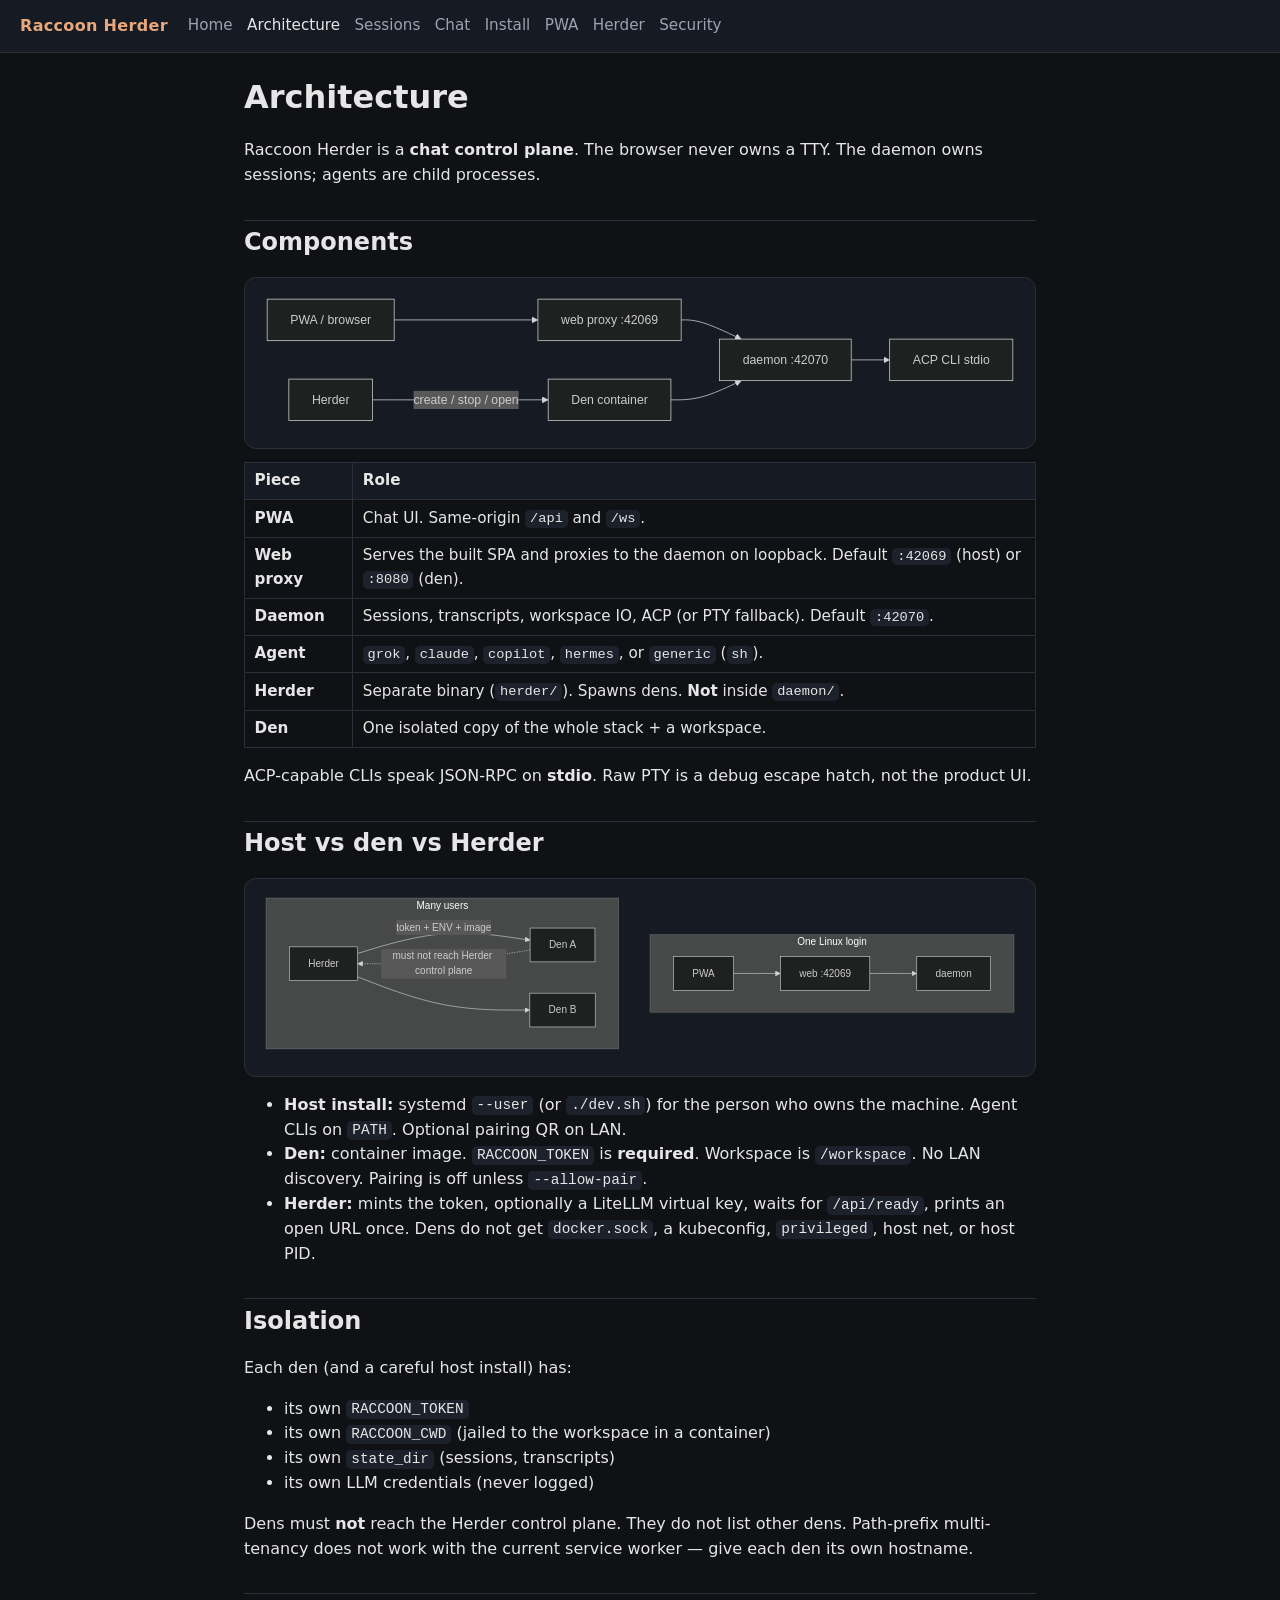
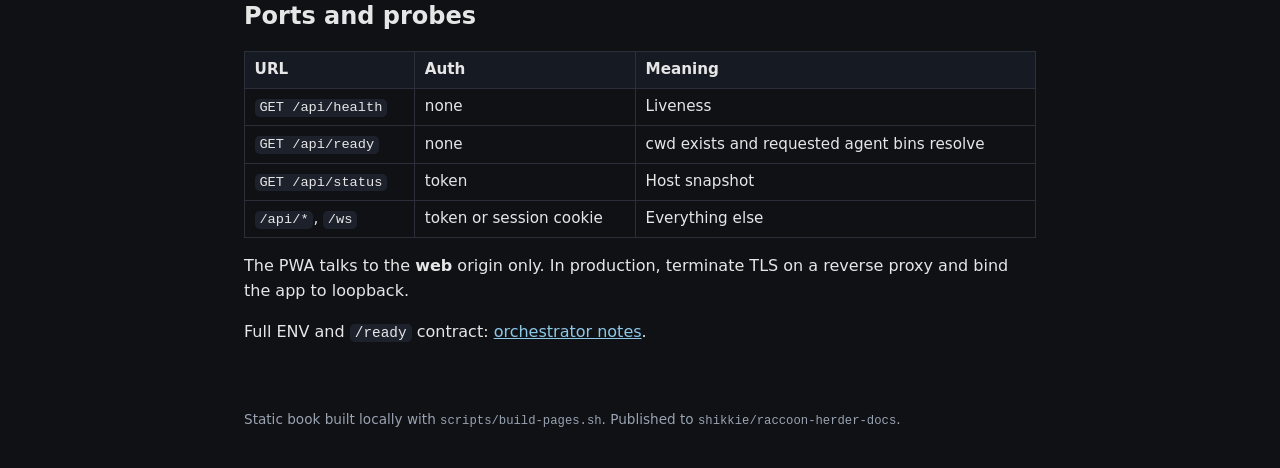
==== architecture.html @ abeb6ff9 "Initial user book from raccoon-herder" ====
<!DOCTYPE html>
<html lang="en">
  <head>
    <meta charset="utf-8">
    <meta name="viewport" content="width=device-width, initial-scale=1">
    <title>Architecture — Raccoon Herder</title>
    <link rel="stylesheet" href="css/site.css">
  </head>
  <body>
    <header class="site-header">
      <a class="brand" href="index.html">Raccoon Herder</a>
      <nav>
        <a href="index.html">Home</a>
        <a href="architecture.html" class="active">Architecture</a>
        <a href="sessions.html">Sessions</a>
        <a href="chat.html">Chat</a>
        <a href="install.html">Install</a>
        <a href="pwa.html">PWA</a>
        <a href="herder.html">Herder</a>
        <a href="security.html">Security</a>
      </nav>
    </header>
    <main class="prose">
<h1 id="architecture">Architecture</h1>
<p>Raccoon Herder is a <strong>chat control plane</strong>. The browser never owns a TTY.
The daemon owns sessions; agents are child processes.</p>
<h2 id="components">Components</h2>
<pre class="mermaid">flowchart LR
  phone[PWA / browser]
  web[web proxy :42069]
  daemon[daemon :42070]
  agent[ACP CLI stdio]
  herder[Herder]
  den[Den container]

  phone --&gt; web --&gt; daemon --&gt; agent
  herder --&gt;|create / stop / open| den
  den --&gt; daemon</pre>

<table>
<thead>
<tr>
<th>Piece</th>
<th>Role</th>
</tr>
</thead>
<tbody>
<tr>
<td><strong>PWA</strong></td>
<td>Chat UI. Same-origin <code>/api</code> and <code>/ws</code>.</td>
</tr>
<tr>
<td><strong>Web proxy</strong></td>
<td>Serves the built SPA and proxies to the daemon on loopback. Default <code>:42069</code> (host) or <code>:8080</code> (den).</td>
</tr>
<tr>
<td><strong>Daemon</strong></td>
<td>Sessions, transcripts, workspace IO, ACP (or PTY fallback). Default <code>:42070</code>.</td>
</tr>
<tr>
<td><strong>Agent</strong></td>
<td><code>grok</code>, <code>claude</code>, <code>copilot</code>, <code>hermes</code>, or <code>generic</code> (<code>sh</code>).</td>
</tr>
<tr>
<td><strong>Herder</strong></td>
<td>Separate binary (<code>herder/</code>). Spawns dens. <strong>Not</strong> inside <code>daemon/</code>.</td>
</tr>
<tr>
<td><strong>Den</strong></td>
<td>One isolated copy of the whole stack + a workspace.</td>
</tr>
</tbody>
</table>
<p>ACP-capable CLIs speak JSON-RPC on <strong>stdio</strong>. Raw PTY is a debug escape hatch,
not the product UI.</p>
<h2 id="host-vs-den-vs-herder">Host vs den vs Herder</h2>
<pre class="mermaid">flowchart TB
  subgraph oneHost [One Linux login]
    pwaH[PWA]
    webH[web :42069]
    dH[daemon]
    pwaH --&gt; webH --&gt; dH
  end
  subgraph manyDens [Many users]
    herder[Herder]
    denA[Den A]
    denB[Den B]
    herder --&gt;|token + ENV + image| denA
    herder --&gt; denB
  end
  denA -.-&gt;|must not reach Herder control plane| herder</pre>

<ul>
<li><strong>Host install:</strong> systemd <code>--user</code> (or <code>./dev.sh</code>) for the person who owns
  the machine. Agent CLIs on <code>PATH</code>. Optional pairing QR on LAN.</li>
<li><strong>Den:</strong> container image. <code>RACCOON_TOKEN</code> is <strong>required</strong>. Workspace is
  <code>/workspace</code>. No LAN discovery. Pairing is off unless <code>--allow-pair</code>.</li>
<li><strong>Herder:</strong> mints the token, optionally a LiteLLM virtual key, waits for
  <code>/api/ready</code>, prints an open URL once. Dens do not get <code>docker.sock</code>, a
  kubeconfig, <code>privileged</code>, host net, or host PID.</li>
</ul>
<h2 id="isolation">Isolation</h2>
<p>Each den (and a careful host install) has:</p>
<ul>
<li>its own <code>RACCOON_TOKEN</code></li>
<li>its own <code>RACCOON_CWD</code> (jailed to the workspace in a container)</li>
<li>its own <code>state_dir</code> (sessions, transcripts)</li>
<li>its own LLM credentials (never logged)</li>
</ul>
<p>Dens must <strong>not</strong> reach the Herder control plane. They do not list other
dens. Path-prefix multi-tenancy does not work with the current service
worker — give each den its own hostname.</p>
<h2 id="ports-and-probes">Ports and probes</h2>
<table>
<thead>
<tr>
<th>URL</th>
<th>Auth</th>
<th>Meaning</th>
</tr>
</thead>
<tbody>
<tr>
<td><code>GET /api/health</code></td>
<td>none</td>
<td>Liveness</td>
</tr>
<tr>
<td><code>GET /api/ready</code></td>
<td>none</td>
<td>cwd exists and requested agent bins resolve</td>
</tr>
<tr>
<td><code>GET /api/status</code></td>
<td>token</td>
<td>Host snapshot</td>
</tr>
<tr>
<td><code>/api/*</code>, <code>/ws</code></td>
<td>token or session cookie</td>
<td>Everything else</td>
</tr>
</tbody>
</table>
<p>The PWA talks to the <strong>web</strong> origin only. In production, terminate TLS on
a reverse proxy and bind the app to loopback.</p>
<p>Full ENV and <code>/ready</code> contract:
<a href="https://github.com/shikkie/raccoon-herder/blob/main/docs-no-gh-pages/ORCHESTRATOR.md">orchestrator notes</a>.</p>
    </main>
    <footer class="site-footer">
      Static book built locally with <code>scripts/build-pages.sh</code>.
      Published to <code>shikkie/raccoon-herder-docs</code>.
    </footer>
    <script src="vendor/mermaid.min.js"></script>
    <script>
      mermaid.initialize({ startOnLoad: true, theme: "dark" });
    </script>
  </body>
</html>
---- css/site.css ----
:root {
  color-scheme: dark;
  --bg: #0f1115;
  --bg-raise: #161a22;
  --bg-inset: #12151c;
  --text: #e6e6e6;
  --muted: #9aa3b2;
  --border: #2a2f3a;
  --accent: #e8a87c;
  --link: #8ec8e8;
  --code-bg: #1c212b;
}

* {
  box-sizing: border-box;
}

html,
body {
  margin: 0;
  min-height: 100%;
  background: var(--bg);
  color: var(--text);
  font-family: "IBM Plex Sans", "Segoe UI", system-ui, sans-serif;
  line-height: 1.55;
}

.site-header {
  display: flex;
  flex-wrap: wrap;
  align-items: center;
  gap: 0.75rem 1.25rem;
  padding: 0.85rem 1.25rem;
  background: var(--bg-raise);
  border-bottom: 1px solid var(--border);
  position: sticky;
  top: 0;
  z-index: 2;
}

.brand {
  font-weight: 700;
  color: var(--accent);
  text-decoration: none;
  letter-spacing: 0.02em;
}

.site-header nav {
  display: flex;
  flex-wrap: wrap;
  gap: 0.35rem 0.9rem;
}

.site-header nav a {
  color: var(--muted);
  text-decoration: none;
  font-size: 0.95rem;
}

.site-header nav a:hover,
.site-header nav a.active {
  color: var(--text);
}

.prose {
  max-width: 52rem;
  margin: 0 auto;
  padding: 1.5rem 1.25rem 3rem;
}

.prose h1,
.prose h2,
.prose h3 {
  line-height: 1.25;
  font-weight: 650;
}

.prose h1 {
  font-size: 2rem;
  margin-top: 0;
}

.prose h2 {
  margin-top: 2rem;
  padding-top: 0.4rem;
  border-top: 1px solid var(--border);
}

.prose a {
  color: var(--link);
}

.prose code {
  font-family: "IBM Plex Mono", ui-monospace, monospace;
  font-size: 0.9em;
  background: var(--code-bg);
  padding: 0.1em 0.35em;
  border-radius: 0.3rem;
}

.prose pre {
  background: var(--bg-inset);
  border: 1px solid var(--border);
  border-radius: 0.75rem;
  padding: 0.9rem 1rem;
  overflow-x: auto;
}

.prose pre code {
  background: transparent;
  padding: 0;
}

.prose pre.mermaid {
  background: var(--bg-raise);
  text-align: center;
}

.prose table {
  border-collapse: collapse;
  width: 100%;
  font-size: 0.95rem;
}

.prose th,
.prose td {
  border: 1px solid var(--border);
  padding: 0.4rem 0.6rem;
  text-align: left;
  vertical-align: top;
}

.prose th {
  background: var(--bg-raise);
}

.prose blockquote {
  margin: 1rem 0;
  padding: 0.2rem 0.9rem;
  border-left: 3px solid var(--accent);
  color: var(--muted);
}

.site-footer {
  max-width: 52rem;
  margin: 0 auto;
  padding: 0 1.25rem 2.5rem;
  color: var(--muted);
  font-size: 0.85rem;
}

.site-footer code {
  font-family: "IBM Plex Mono", ui-monospace, monospace;
  font-size: 0.9em;
}
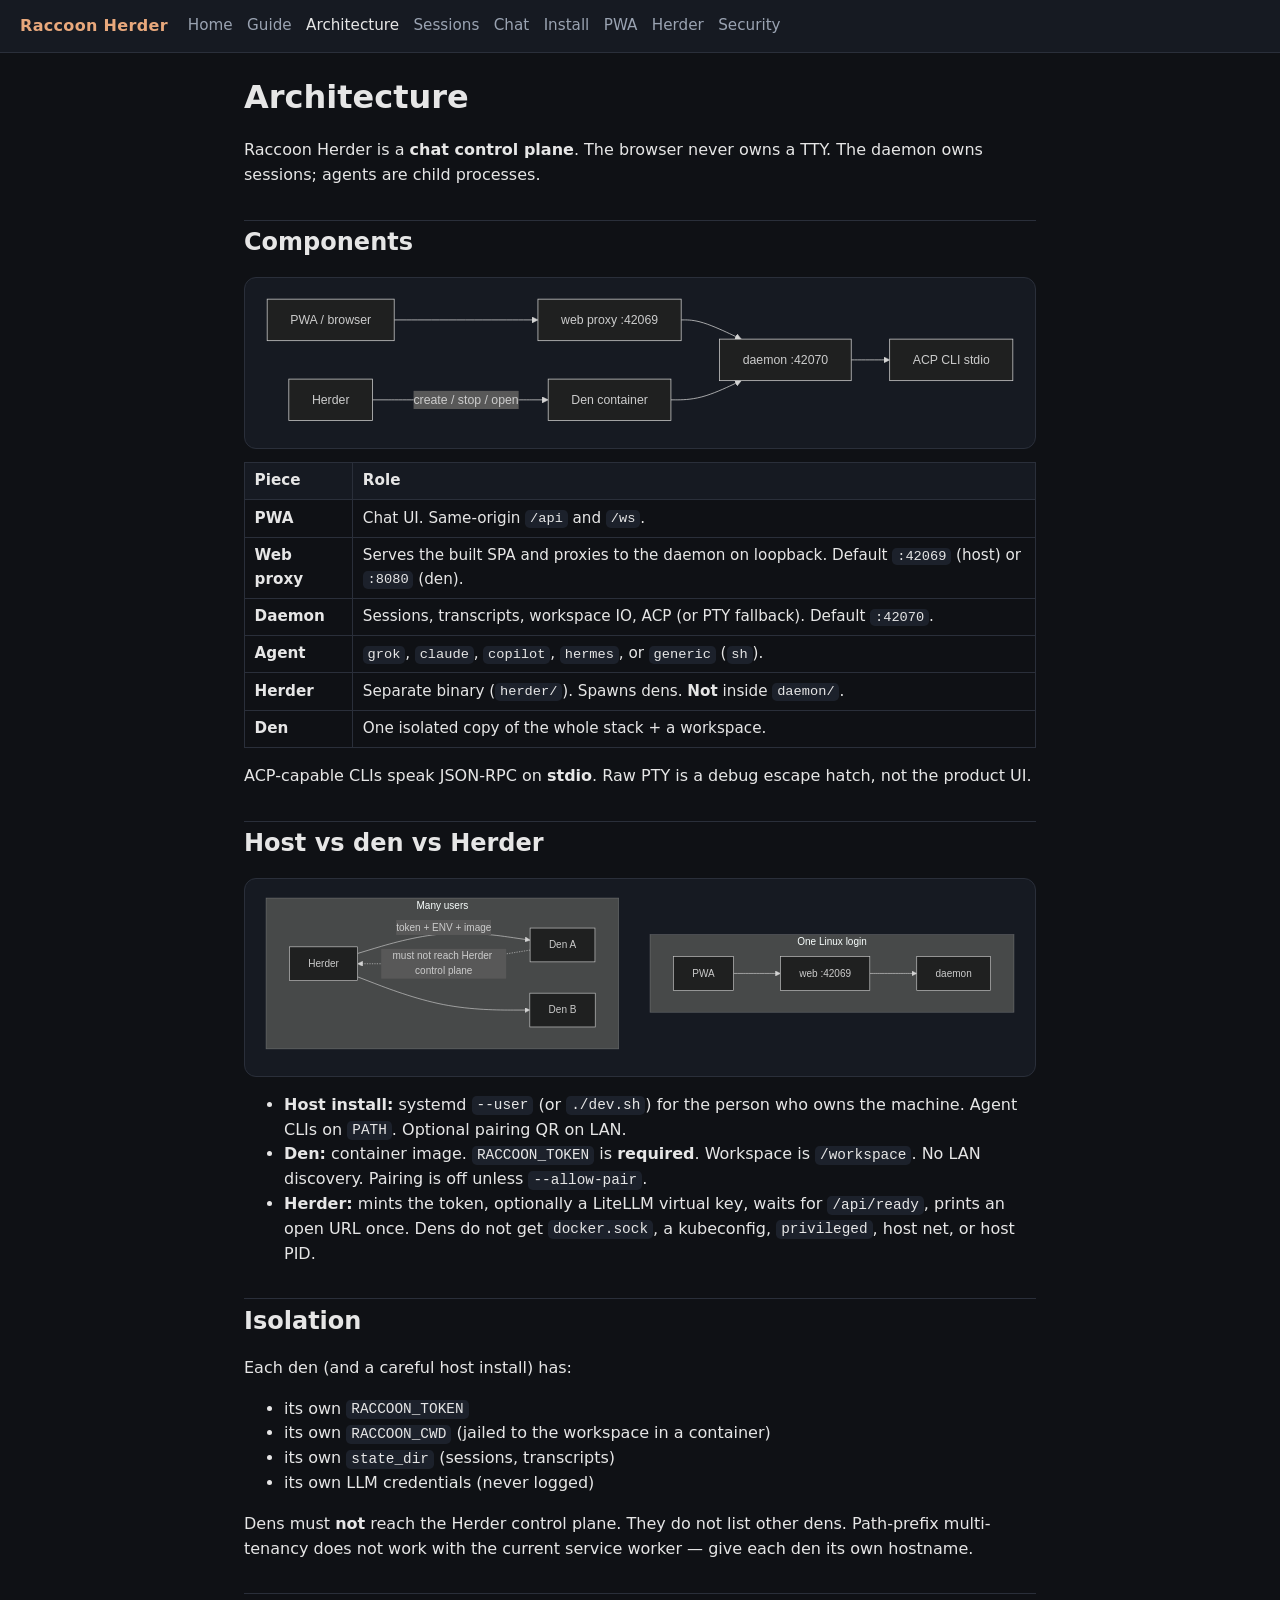
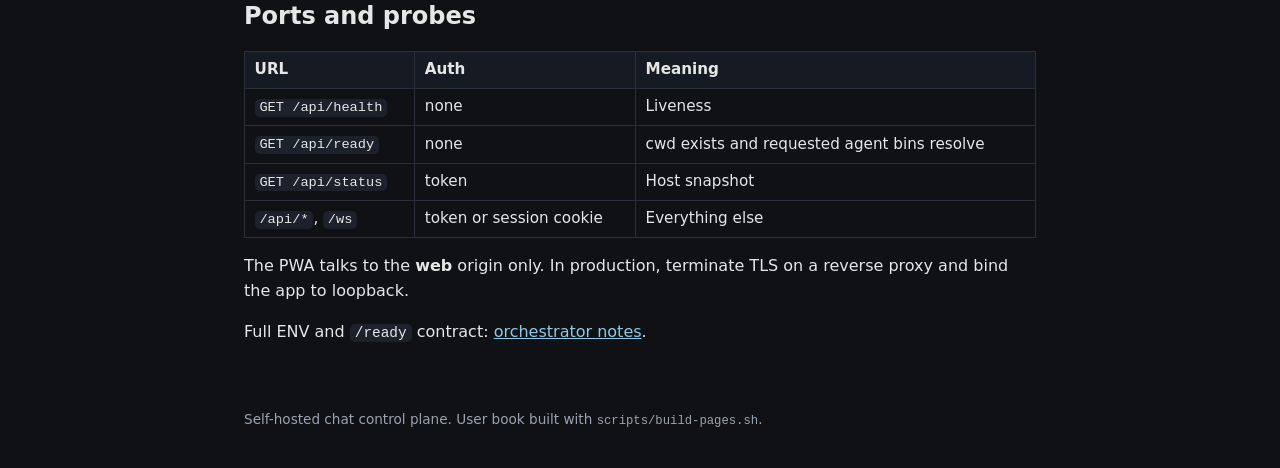
==== commit fbdfe923: "Publish user book from raccoon-herder" ====
--- a/architecture.html
+++ b/architecture.html
@@ -4,6 +4,24 @@
     <meta charset="utf-8">
     <meta name="viewport" content="width=device-width, initial-scale=1">
     <title>Architecture — Raccoon Herder</title>
+    <meta name="description" content="Self-hosted chat control plane for coding agents — not a terminal in a browser.">
+    <meta name="theme-color" content="#0f1115">
+    <link rel="canonical" href="https://shikkie.github.io/raccoon-herder-docs/architecture.html">
+    <link rel="icon" href="images/mascot.jpg">
+    <link rel="apple-touch-icon" href="images/mascot.jpg">
+    <meta property="og:type" content="website">
+    <meta property="og:site_name" content="Raccoon Herder">
+    <meta property="og:title" content="Architecture">
+    <meta property="og:description" content="Self-hosted chat control plane for coding agents — not a terminal in a browser.">
+    <meta property="og:url" content="https://shikkie.github.io/raccoon-herder-docs/architecture.html">
+    <meta property="og:image" content="https://shikkie.github.io/raccoon-herder-docs/images/og-share.png">
+    <meta property="og:image:alt" content="Cute raccoon mascot and the words Raccoon Herder">
+    <meta property="og:image:width" content="1200">
+    <meta property="og:image:height" content="630">
+    <meta name="twitter:card" content="summary_large_image">
+    <meta name="twitter:title" content="Architecture">
+    <meta name="twitter:description" content="Self-hosted chat control plane for coding agents — not a terminal in a browser.">
+    <meta name="twitter:image" content="https://shikkie.github.io/raccoon-herder-docs/images/og-share.png">
     <link rel="stylesheet" href="css/site.css">
   </head>
   <body>
@@ -11,6 +29,7 @@
       <a class="brand" href="index.html">Raccoon Herder</a>
       <nav>
         <a href="index.html">Home</a>
+        <a href="guide.html">Guide</a>
         <a href="architecture.html" class="active">Architecture</a>
         <a href="sessions.html">Sessions</a>
         <a href="chat.html">Chat</a>
@@ -148,8 +167,8 @@
 <a href="https://github.com/shikkie/raccoon-herder/blob/main/docs-no-gh-pages/ORCHESTRATOR.md">orchestrator notes</a>.</p>
     </main>
     <footer class="site-footer">
-      Static book built locally with <code>scripts/build-pages.sh</code>.
-      Published to <code>shikkie/raccoon-herder-docs</code>.
+      Self-hosted chat control plane. User book built with
+      <code>scripts/build-pages.sh</code>.
     </footer>
     <script src="vendor/mermaid.min.js"></script>
     <script>
--- a/css/site.css
+++ b/css/site.css
@@ -153,3 +153,166 @@
   font-family: "IBM Plex Mono", ui-monospace, monospace;
   font-size: 0.9em;
 }
+
+.landing {
+  max-width: 68rem;
+  margin: 0 auto;
+  padding: 1.75rem 1.25rem 3rem;
+}
+
+.hero {
+  display: grid;
+  grid-template-columns: 1.15fr 0.85fr;
+  gap: 1.5rem 2rem;
+  align-items: center;
+  margin-bottom: 2.5rem;
+}
+
+.eyebrow {
+  margin: 0 0 0.6rem;
+  color: var(--accent);
+  font-size: 0.85rem;
+  letter-spacing: 0.08em;
+  text-transform: uppercase;
+}
+
+.hero h1 {
+  margin: 0 0 1rem;
+  font-size: clamp(1.8rem, 4vw, 2.7rem);
+  line-height: 1.15;
+}
+
+.lede {
+  color: var(--muted);
+  font-size: 1.12rem;
+  max-width: 38rem;
+}
+
+.hero-art {
+  width: 100%;
+  max-width: 26rem;
+  justify-self: end;
+  border-radius: 1.25rem;
+  border: 1px solid var(--border);
+  background: var(--bg-raise);
+}
+
+.cta-row {
+  display: flex;
+  flex-wrap: wrap;
+  gap: 0.7rem;
+  margin: 1.25rem 0 0;
+}
+
+.cta-row.bottom {
+  justify-content: center;
+  margin-top: 2.5rem;
+}
+
+.btn {
+  display: inline-block;
+  padding: 0.55rem 1rem;
+  border-radius: 0.65rem;
+  border: 1px solid var(--border);
+  color: var(--text);
+  text-decoration: none;
+  background: var(--bg-raise);
+}
+
+.btn.primary {
+  background: var(--accent);
+  color: #1a120c;
+  border-color: transparent;
+  font-weight: 650;
+}
+
+.pitch {
+  max-width: 42rem;
+  margin: 0 0 2.5rem;
+  color: var(--muted);
+}
+
+.pitch h2 {
+  color: var(--text);
+  margin: 0 0 0.6rem;
+}
+
+.shots {
+  display: grid;
+  grid-template-columns: repeat(3, 1fr);
+  gap: 1rem;
+  margin: 0 0 2.5rem;
+}
+
+.shot {
+  margin: 0;
+  background: var(--bg-raise);
+  border: 1px solid var(--border);
+  border-radius: 0.9rem;
+  overflow: hidden;
+}
+
+.shot img {
+  display: block;
+  width: 100%;
+  height: auto;
+  aspect-ratio: 1;
+  object-fit: cover;
+}
+
+.shot figcaption {
+  padding: 0.85rem 1rem 1rem;
+  color: var(--muted);
+  font-size: 0.95rem;
+}
+
+.shot figcaption strong {
+  display: block;
+  color: var(--text);
+  margin-bottom: 0.2rem;
+}
+
+.soon {
+  display: inline-block;
+  margin: 0 0 0.45rem;
+  padding: 0.1rem 0.45rem;
+  border-radius: 999px;
+  background: var(--code-bg);
+  color: var(--accent);
+  font-size: 0.72rem;
+  letter-spacing: 0.04em;
+  text-transform: uppercase;
+}
+
+.points {
+  display: grid;
+  grid-template-columns: 1fr 1fr;
+  gap: 1.5rem 2rem;
+}
+
+.points h2 {
+  margin-top: 0;
+}
+
+.points ul {
+  margin: 0;
+  padding-left: 1.15rem;
+  color: var(--muted);
+}
+
+.points li {
+  margin: 0.35rem 0;
+}
+
+@media (max-width: 800px) {
+  .hero,
+  .shots,
+  .points {
+    grid-template-columns: 1fr;
+  }
+
+  .hero-art {
+    justify-self: center;
+    max-width: 20rem;
+  }
+}
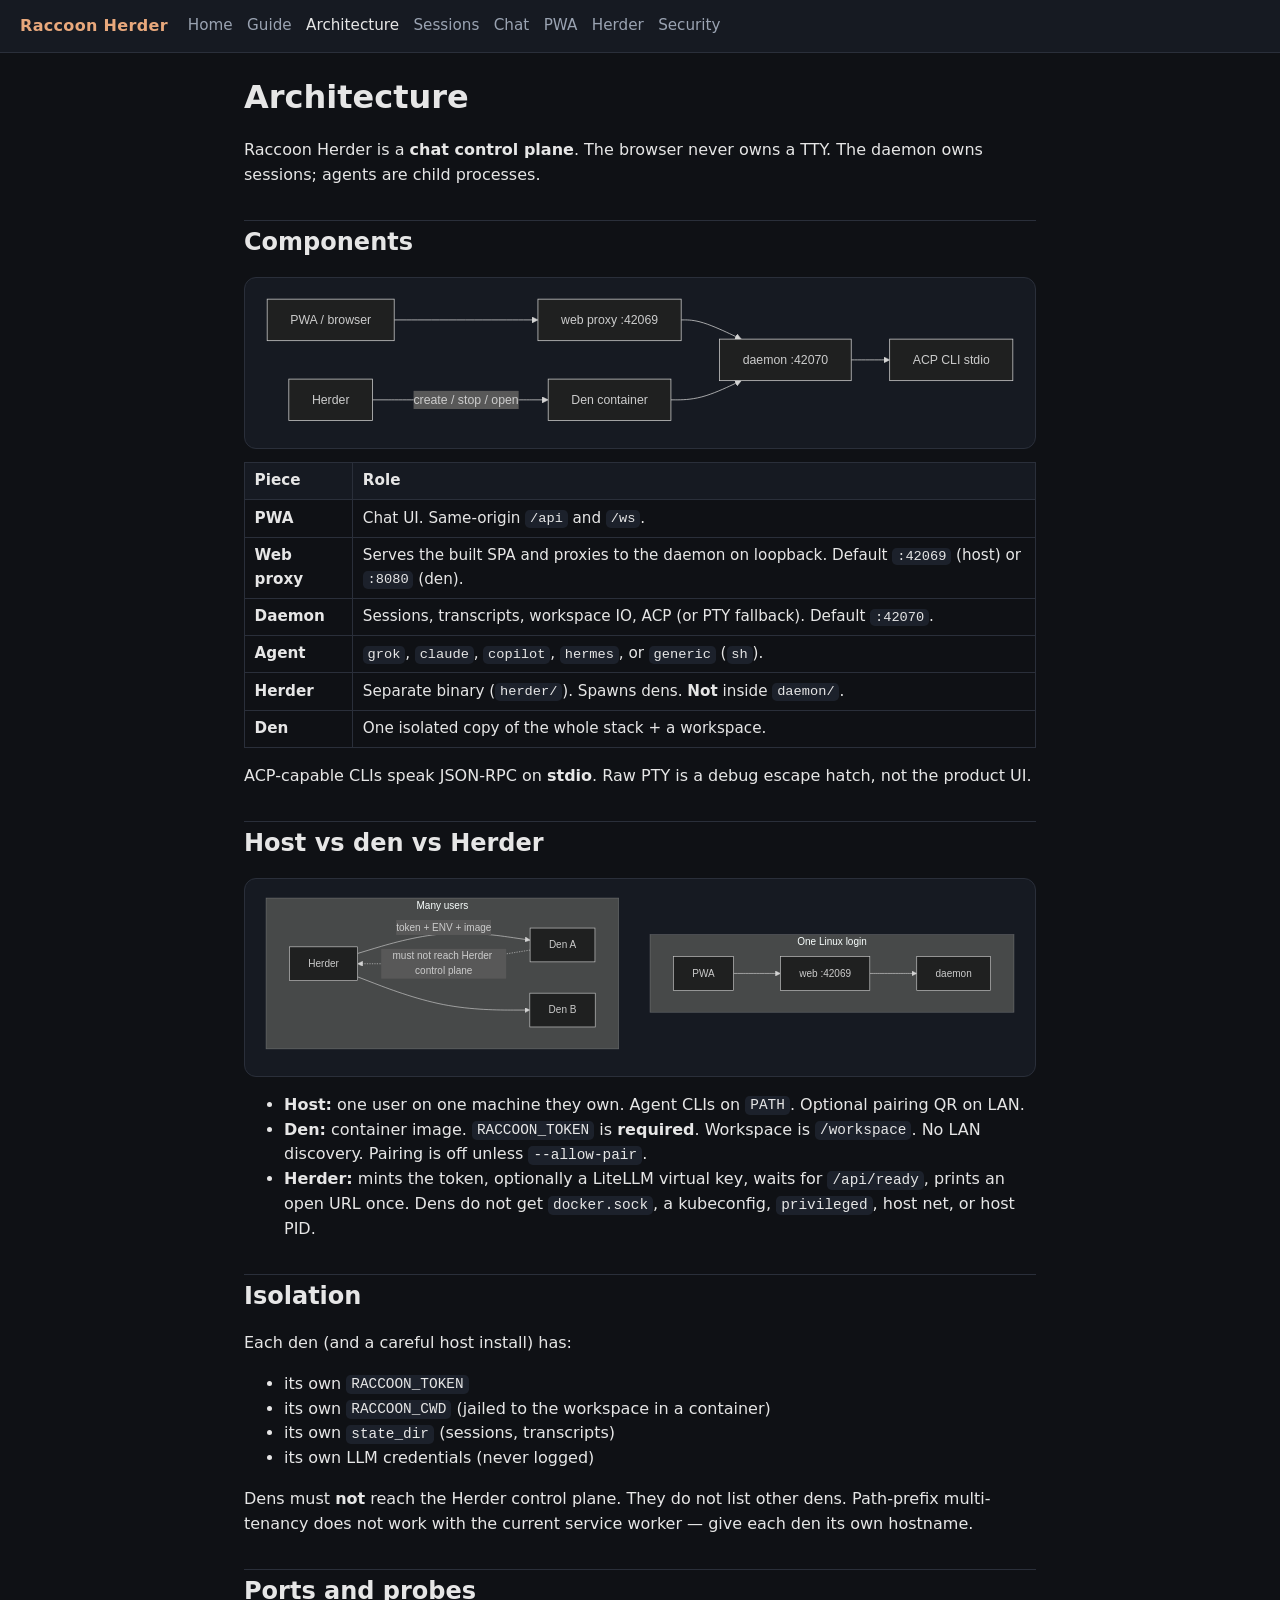
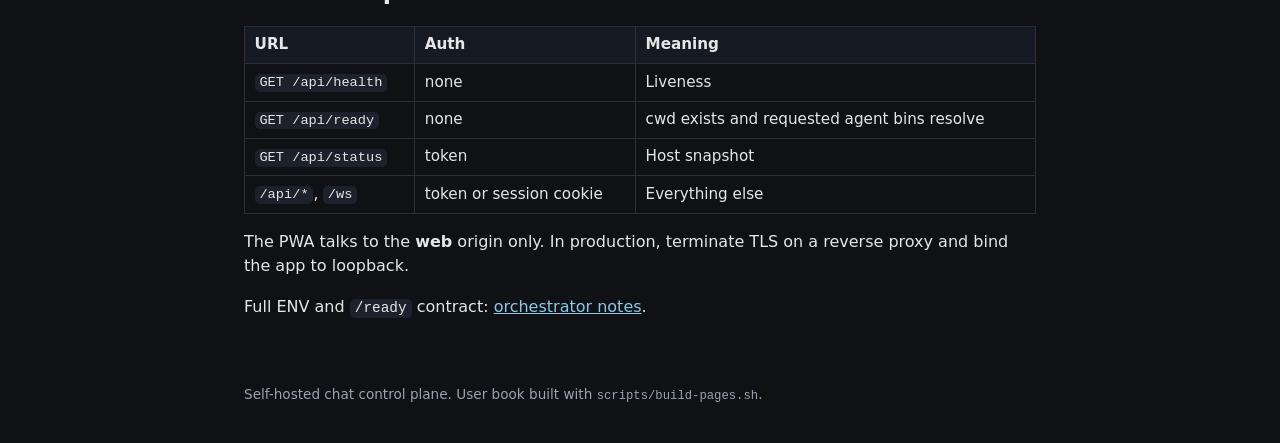
==== commit 6bcb1ea7: "Publish user book from raccoon-herder" ====
--- a/architecture.html
+++ b/architecture.html
@@ -4,7 +4,7 @@
     <meta charset="utf-8">
     <meta name="viewport" content="width=device-width, initial-scale=1">
     <title>Architecture — Raccoon Herder</title>
-    <meta name="description" content="Self-hosted chat control plane for coding agents — not a terminal in a browser.">
+    <meta name="description" content="Self-hosted chat control plane for coding agents — not a terminal in a browser. More agents are coming.">
     <meta name="theme-color" content="#0f1115">
     <link rel="canonical" href="https://shikkie.github.io/raccoon-herder-docs/architecture.html">
     <link rel="icon" href="images/mascot.jpg">
@@ -12,15 +12,15 @@
     <meta property="og:type" content="website">
     <meta property="og:site_name" content="Raccoon Herder">
     <meta property="og:title" content="Architecture">
-    <meta property="og:description" content="Self-hosted chat control plane for coding agents — not a terminal in a browser.">
+    <meta property="og:description" content="Self-hosted chat control plane for coding agents — not a terminal in a browser. More agents are coming.">
     <meta property="og:url" content="https://shikkie.github.io/raccoon-herder-docs/architecture.html">
     <meta property="og:image" content="https://shikkie.github.io/raccoon-herder-docs/images/og-share.png">
     <meta property="og:image:alt" content="Cute raccoon mascot and the words Raccoon Herder">
-    <meta property="og:image:width" content="1200">
-    <meta property="og:image:height" content="630">
+    <meta property="og:image:width" content="1280">
+    <meta property="og:image:height" content="640">
     <meta name="twitter:card" content="summary_large_image">
     <meta name="twitter:title" content="Architecture">
-    <meta name="twitter:description" content="Self-hosted chat control plane for coding agents — not a terminal in a browser.">
+    <meta name="twitter:description" content="Self-hosted chat control plane for coding agents — not a terminal in a browser. More agents are coming.">
     <meta name="twitter:image" content="https://shikkie.github.io/raccoon-herder-docs/images/og-share.png">
     <link rel="stylesheet" href="css/site.css">
   </head>
@@ -33,7 +33,6 @@
         <a href="architecture.html" class="active">Architecture</a>
         <a href="sessions.html">Sessions</a>
         <a href="chat.html">Chat</a>
-        <a href="install.html">Install</a>
         <a href="pwa.html">PWA</a>
         <a href="herder.html">Herder</a>
         <a href="security.html">Security</a>
@@ -110,8 +109,8 @@
   denA -.-&gt;|must not reach Herder control plane| herder</pre>
 
 <ul>
-<li><strong>Host install:</strong> systemd <code>--user</code> (or <code>./dev.sh</code>) for the person who owns
-  the machine. Agent CLIs on <code>PATH</code>. Optional pairing QR on LAN.</li>
+<li><strong>Host:</strong> one user on one machine they own. Agent CLIs on <code>PATH</code>. Optional
+  pairing QR on LAN.</li>
 <li><strong>Den:</strong> container image. <code>RACCOON_TOKEN</code> is <strong>required</strong>. Workspace is
   <code>/workspace</code>. No LAN discovery. Pairing is off unless <code>--allow-pair</code>.</li>
 <li><strong>Herder:</strong> mints the token, optionally a LiteLLM virtual key, waits for
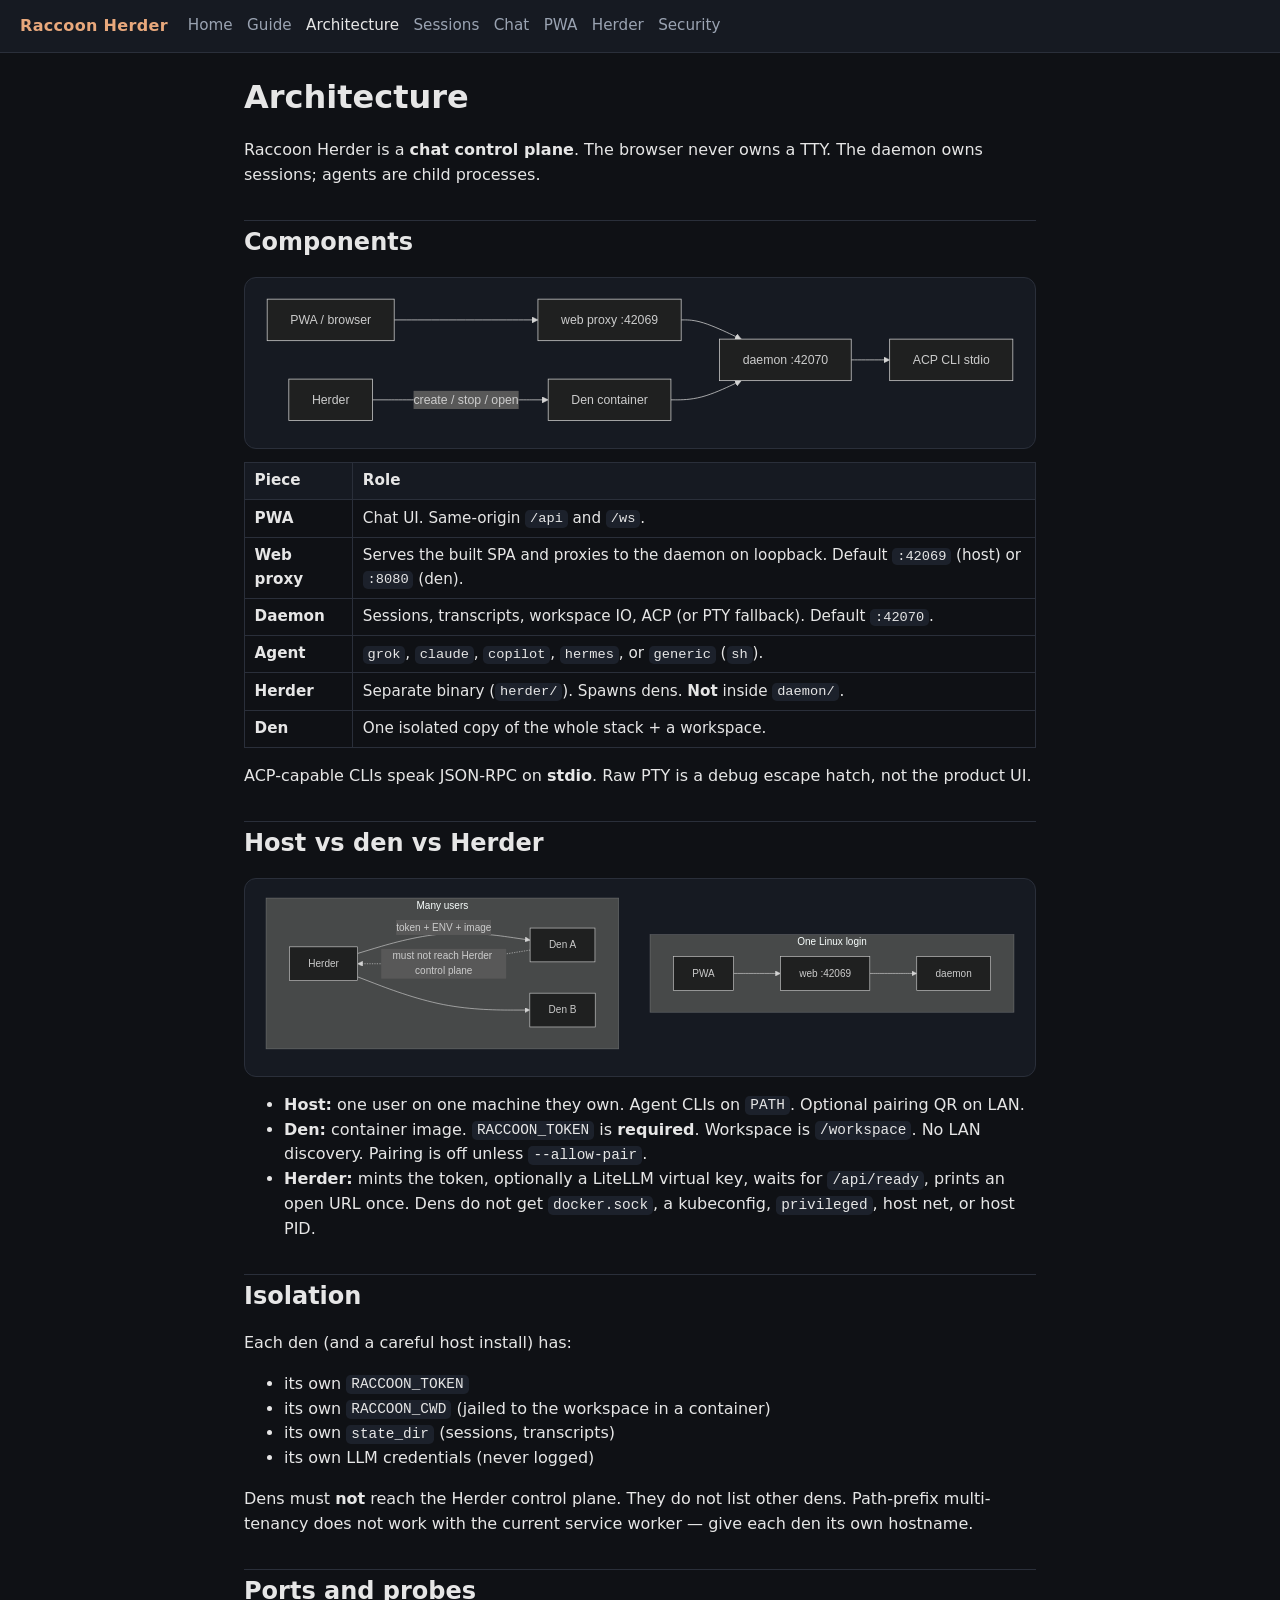
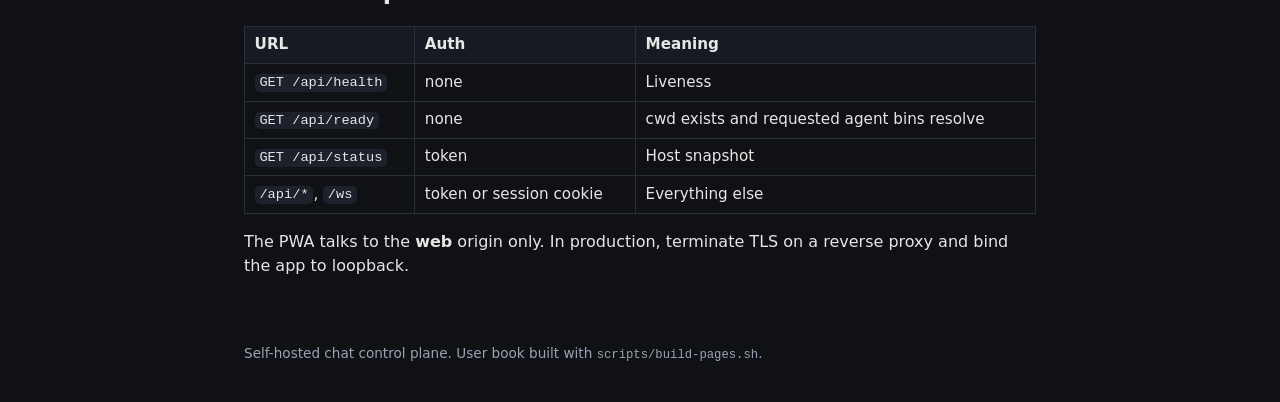
==== commit 52fdbd75: "Publish user book from raccoon-herder" ====
--- a/architecture.html
+++ b/architecture.html
@@ -162,8 +162,6 @@
 </table>
 <p>The PWA talks to the <strong>web</strong> origin only. In production, terminate TLS on
 a reverse proxy and bind the app to loopback.</p>
-<p>Full ENV and <code>/ready</code> contract:
-<a href="https://github.com/shikkie/raccoon-herder/blob/main/docs-no-gh-pages/ORCHESTRATOR.md">orchestrator notes</a>.</p>
     </main>
     <footer class="site-footer">
       Self-hosted chat control plane. User book built with
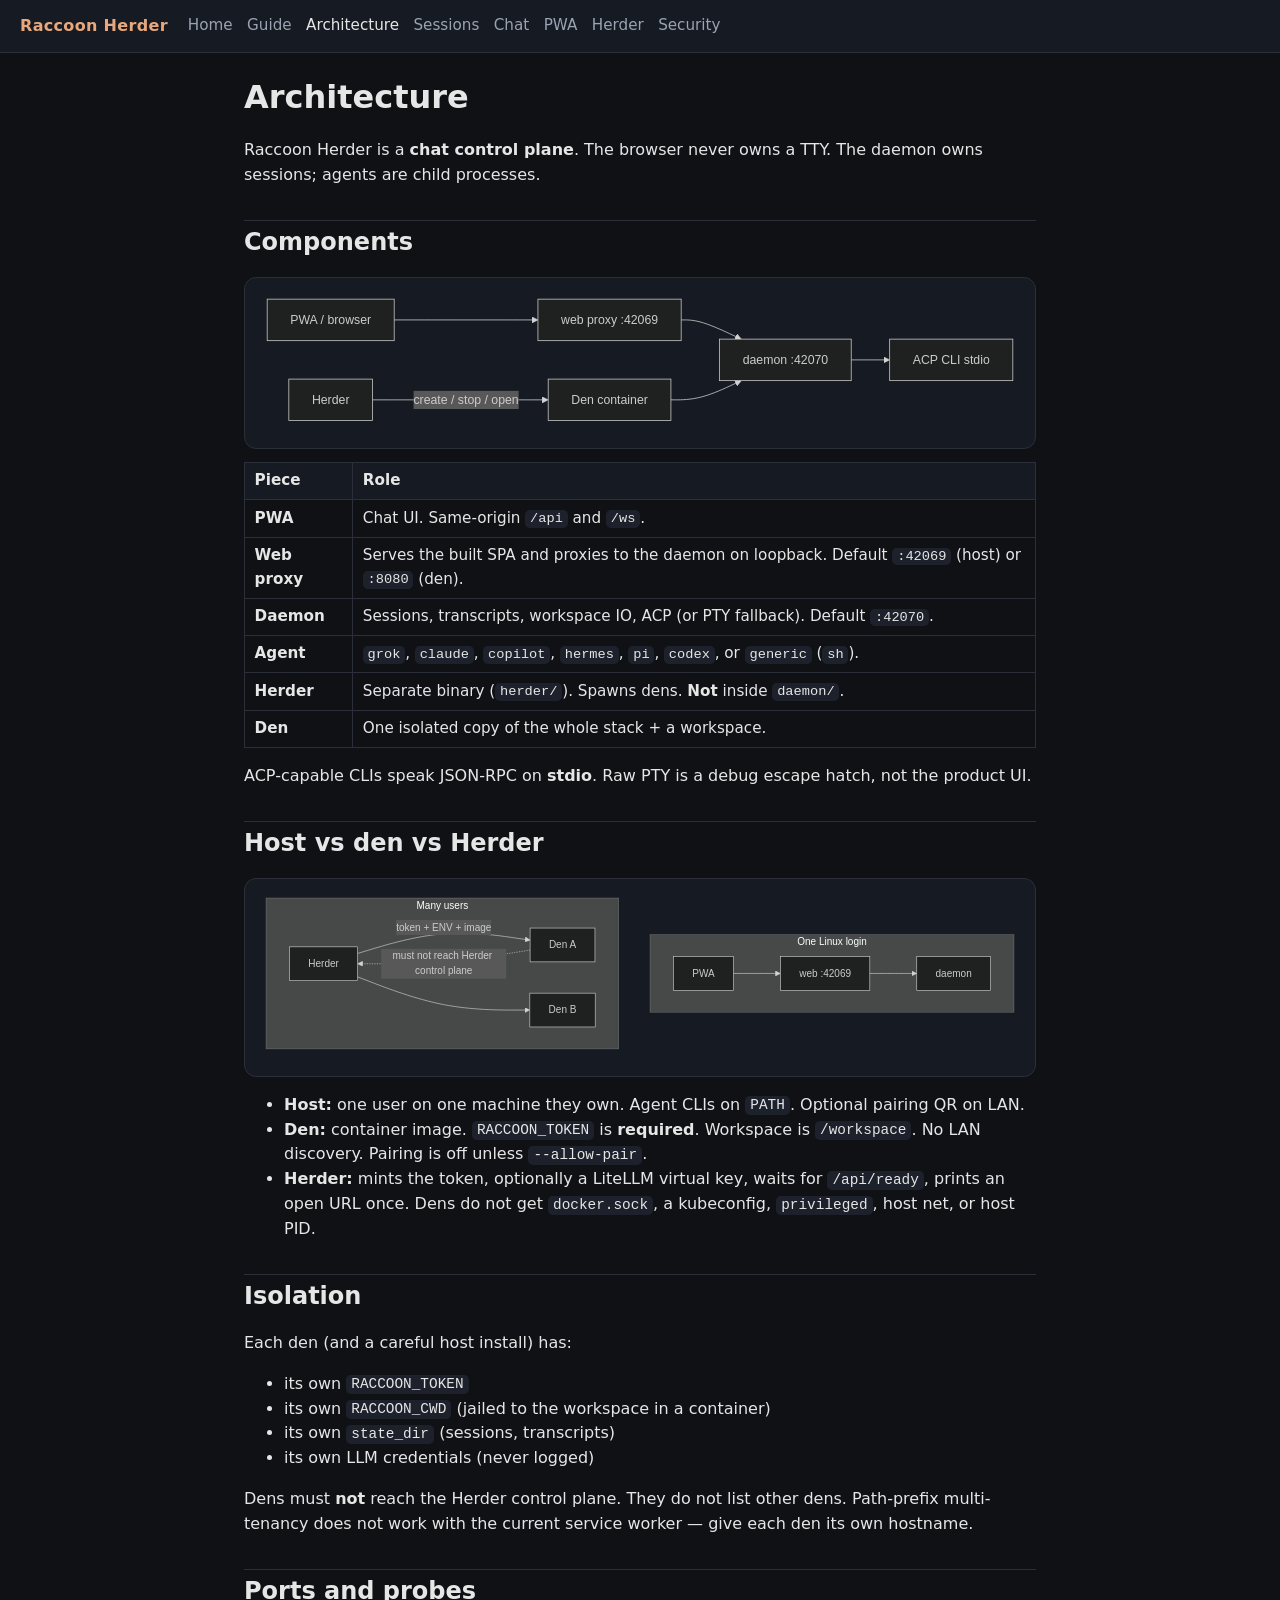
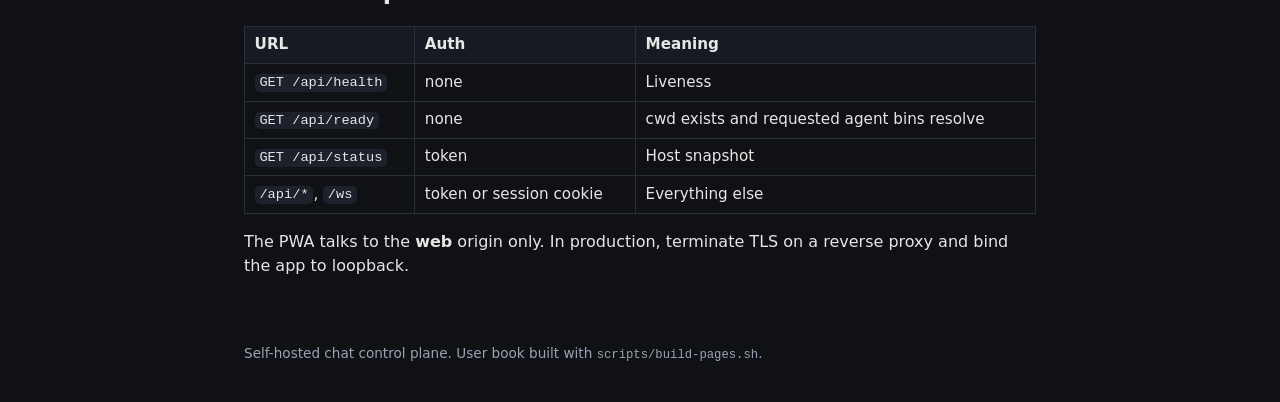
==== commit 23d0e717: "Publish user book from raccoon-herder" ====
--- a/architecture.html
+++ b/architecture.html
@@ -77,7 +77,7 @@
 </tr>
 <tr>
 <td><strong>Agent</strong></td>
-<td><code>grok</code>, <code>claude</code>, <code>copilot</code>, <code>hermes</code>, or <code>generic</code> (<code>sh</code>).</td>
+<td><code>grok</code>, <code>claude</code>, <code>copilot</code>, <code>hermes</code>, <code>pi</code>, <code>codex</code>, or <code>generic</code> (<code>sh</code>).</td>
 </tr>
 <tr>
 <td><strong>Herder</strong></td>
